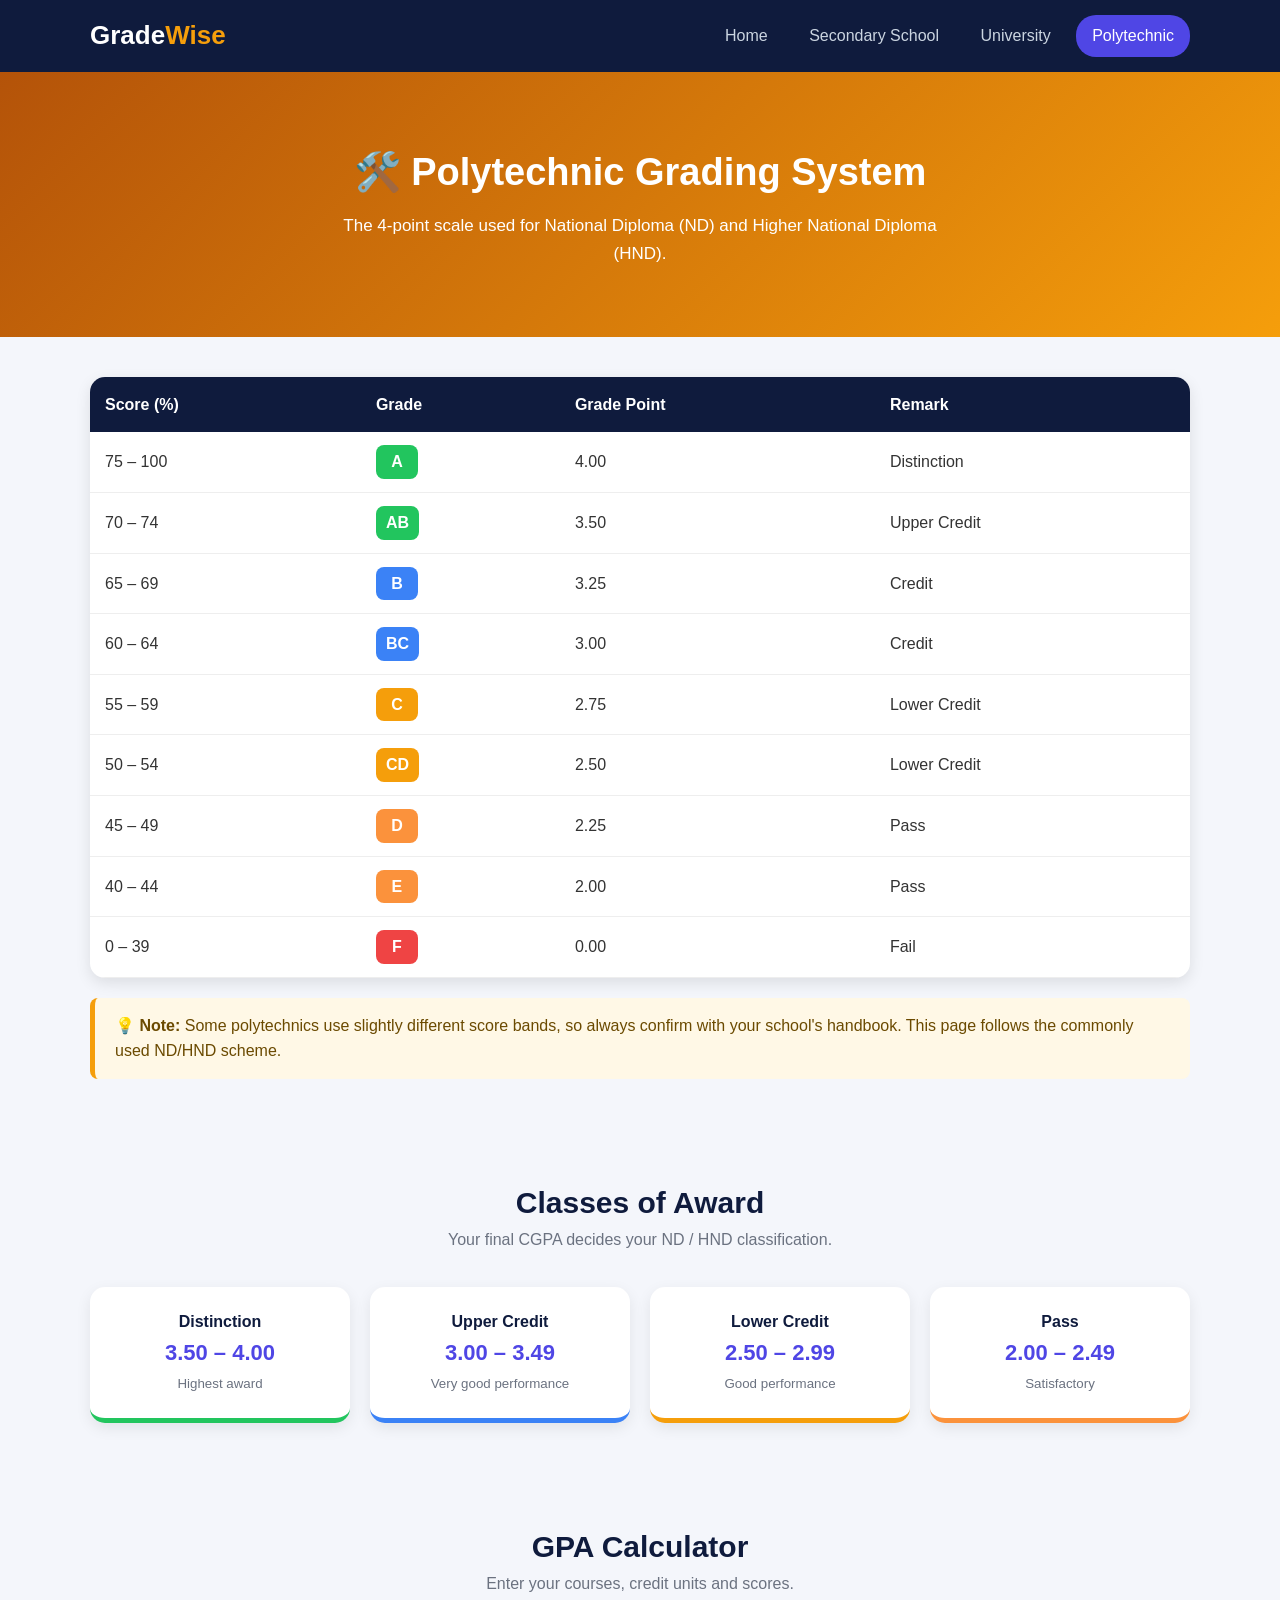
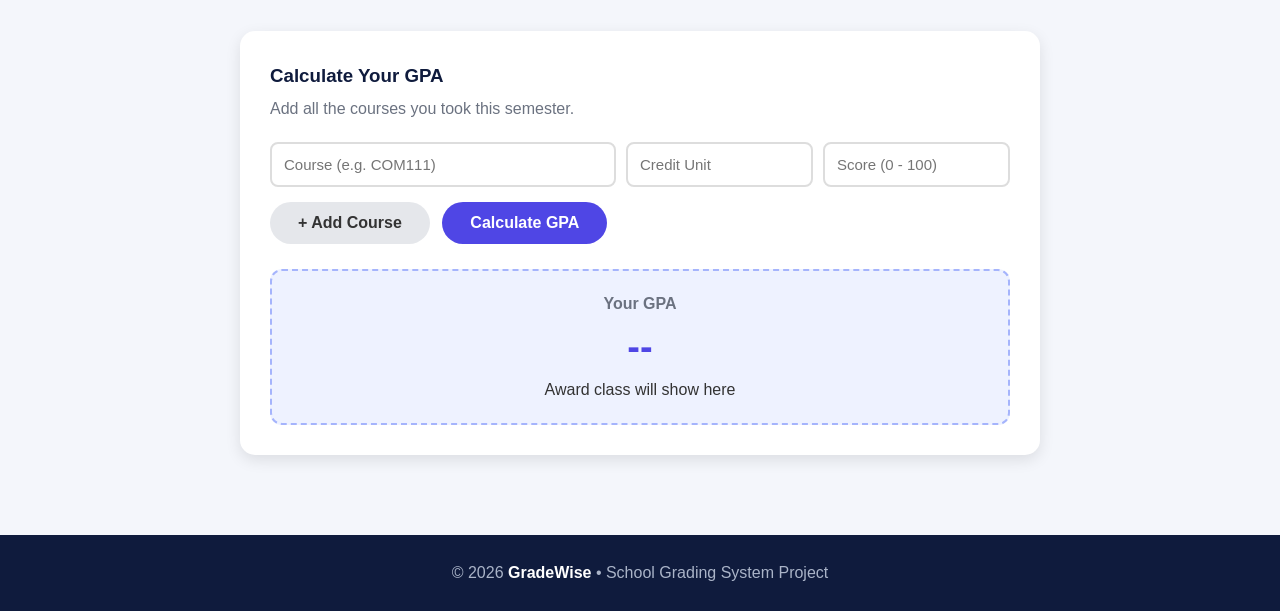
==== polytechnic.html @ 5961f871 "gradewise" ====
<!DOCTYPE html>
<html lang="en">
<head>
  <meta charset="UTF-8">
  <meta name="viewport" content="width=device-width, initial-scale=1.0">
  <title>Polytechnic Grading | GradeWise</title>
  <link rel="stylesheet" href="style.css">
</head>
<body>

  <header class="navbar">
    <div class="container nav-inner">
      <a href="index.html" class="logo">Grade<span>Wise</span></a>
      <nav class="nav-links">
        <a href="index.html">Home</a>
        <a href="secondary.html">Secondary School</a>
        <a href="university.html">University</a>
        <a href="polytechnic.html" class="active">Polytechnic</a>
      </nav>
    </div>
  </header>

  <div class="page-header header-poly">
    <div class="container">
      <h1>🛠️ Polytechnic Grading System</h1>
      <p>The 4-point scale used for National Diploma (ND) and Higher National Diploma (HND).</p>
    </div>
  </div>

  <main class="container">

    <!-- GRADING TABLE -->
    <section class="first-section">
      <div class="table-wrap">
        <table>
          <thead>
            <tr>
              <th>Score (%)</th>
              <th>Grade</th>
              <th>Grade Point</th>
              <th>Remark</th>
            </tr>
          </thead>
          <tbody>
            <tr><td>75 – 100</td><td><span class="grade g-top">A</span></td><td>4.00</td><td>Distinction</td></tr>
            <tr><td>70 – 74</td><td><span class="grade g-top">AB</span></td><td>3.50</td><td>Upper Credit</td></tr>
            <tr><td>65 – 69</td><td><span class="grade g-good">B</span></td><td>3.25</td><td>Credit</td></tr>
            <tr><td>60 – 64</td><td><span class="grade g-good">BC</span></td><td>3.00</td><td>Credit</td></tr>
            <tr><td>55 – 59</td><td><span class="grade g-mid">C</span></td><td>2.75</td><td>Lower Credit</td></tr>
            <tr><td>50 – 54</td><td><span class="grade g-mid">CD</span></td><td>2.50</td><td>Lower Credit</td></tr>
            <tr><td>45 – 49</td><td><span class="grade g-low">D</span></td><td>2.25</td><td>Pass</td></tr>
            <tr><td>40 – 44</td><td><span class="grade g-low">E</span></td><td>2.00</td><td>Pass</td></tr>
            <tr><td>0 – 39</td><td><span class="grade g-fail">F</span></td><td>0.00</td><td>Fail</td></tr>
          </tbody>
        </table>
      </div>

      <div class="note">
        💡 <strong>Note:</strong> Some polytechnics use slightly different score bands, so always confirm with your
        school's handbook. This page follows the commonly used ND/HND scheme.
      </div>
    </section>

    <!-- AWARD CLASSES -->
    <section>
      <div class="section-title">
        <h2>Classes of Award</h2>
        <p>Your final CGPA decides your ND / HND classification.</p>
      </div>

      <div class="honours">
        <div class="honour honour-green">
          <h4>Distinction</h4>
          <div class="range">3.50 – 4.00</div>
          <small>Highest award</small>
        </div>
        <div class="honour honour-blue">
          <h4>Upper Credit</h4>
          <div class="range">3.00 – 3.49</div>
          <small>Very good performance</small>
        </div>
        <div class="honour honour-yellow">
          <h4>Lower Credit</h4>
          <div class="range">2.50 – 2.99</div>
          <small>Good performance</small>
        </div>
        <div class="honour honour-orange">
          <h4>Pass</h4>
          <div class="range">2.00 – 2.49</div>
          <small>Satisfactory</small>
        </div>
      </div>
    </section>

    <!-- CALCULATOR -->
    <section>
      <div class="section-title">
        <h2>GPA Calculator</h2>
        <p>Enter your courses, credit units and scores.</p>
      </div>

      <div class="calculator">
        <h3>Calculate Your GPA</h3>
        <p>Add all the courses you took this semester.</p>

        <form id="poly-form">
          <div id="poly-courses-container">
            <div class="course-row">
              <input type="text" class="course-name" placeholder="Course (e.g. COM111)">
              <input type="number" class="course-unit" placeholder="Credit Unit" min="1" max="6">
              <input type="number" class="course-score" placeholder="Score (0 - 100)" min="0" max="100">
            </div>
          </div>

          <div class="calc-actions">
            <button type="button" id="add-poly-course-btn" class="btn btn-light">+ Add Course</button>
            <button type="button" id="calculate-poly-gpa-btn" class="btn btn-dark">Calculate GPA</button>
          </div>
        </form>

        <div class="result-box" id="poly-result">
          <h4>Your GPA</h4>
          <div class="big" id="poly-gpa">--</div>
          <p id="poly-class">Award class will show here</p>
        </div>
      </div>
    </section>

  </main>

  <footer>
    <div class="container">
      <p>&copy; 2026 <strong>GradeWise</strong> &bull; School Grading System Project</p>
    </div>
  </footer>

</body>
</html>
---- style.css ----
/* =====================================
   GradeWise - simple stylesheet
   ===================================== */

/* ---------- General settings ---------- */
* {
  margin: 0;
  padding: 0;
  box-sizing: border-box;
}

body {
  font-family: Arial, sans-serif;
  background-color: #f4f6fb;
  color: #333333;
  line-height: 1.6;
}

a {
  text-decoration: none;
}

ul {
  list-style: none;
}

/* keeps the content in the middle of the page */
.container {
  width: 90%;
  max-width: 1100px;
  margin: 0 auto;
}

/* ---------- Navbar ---------- */
.navbar {
  background-color: #0f1b3d;
  padding: 15px 0;
  position: sticky;
  top: 0;
  z-index: 100;
}

.nav-inner {
  display: flex;
  justify-content: space-between;
  align-items: center;
  flex-wrap: wrap;
}

.logo {
  font-size: 26px;
  font-weight: bold;
  color: white;
}

.logo span {
  color: #f59e0b;
}

.nav-links a {
  color: #cbd5e1;
  padding: 8px 16px;
  border-radius: 20px;
  margin-left: 5px;
  display: inline-block;
}

.nav-links a:hover {
  background-color: #2a3a6b;
  color: white;
}

.nav-links a.active {
  background-color: #4f46e5;
  color: white;
}

/* ---------- Welcome page (hero) ---------- */
.hero {
  background: linear-gradient(135deg, #0f1b3d, #4f46e5, #7c3aed);
  color: white;
  text-align: center;
  padding: 100px 0;
}

.badge {
  display: inline-block;
  background-color: rgba(255, 255, 255, 0.2);
  padding: 6px 18px;
  border-radius: 20px;
  font-size: 14px;
  margin-bottom: 20px;
}

.hero h1 {
  font-size: 48px;
  margin-bottom: 15px;
}

.hero h1 span {
  color: #f59e0b;
}

.hero p {
  max-width: 600px;
  margin: 0 auto 30px auto;
  font-size: 18px;
  color: #e0e7ff;
}

/* ---------- Buttons ---------- */
.btn {
  display: inline-block;
  padding: 12px 28px;
  border-radius: 25px;
  font-weight: bold;
  font-size: 16px;
  border: none;
  cursor: pointer;
}

.btn:hover {
  opacity: 0.85;
}

.btn-primary {
  background-color: #f59e0b;
  color: #222222;
}

.btn-outline {
  border: 2px solid white;
  color: white;
  margin-left: 10px;
}

.btn-outline:hover {
  background-color: white;
  color: #0f1b3d;
  opacity: 1;
}

.btn-dark {
  background-color: #4f46e5;
  color: white;
}

.btn-light {
  background-color: #e5e7eb;
  color: #333333;
  margin-right: 8px;
}

/* ---------- Inner page header ---------- */
.page-header {
  color: white;
  text-align: center;
  padding: 70px 0;
}

.page-header h1 {
  font-size: 38px;
  margin-bottom: 10px;
}

.page-header p {
  max-width: 600px;
  margin: 0 auto;
  font-size: 17px;
}

.header-secondary {
  background: linear-gradient(135deg, #0d9488, #14b8a6);
}

.header-university {
  background: linear-gradient(135deg, #1e3a8a, #6d28d9);
}

.header-poly {
  background: linear-gradient(135deg, #b45309, #f59e0b);
}

/* ---------- Sections ---------- */
section {
  padding: 50px 0;
}

.section-title {
  text-align: center;
  margin-bottom: 35px;
}

.section-title h2 {
  font-size: 30px;
  color: #0f1b3d;
}

.section-title p {
  color: #6b7280;
}

/* ---------- Cards (welcome page) ---------- */
.cards {
  display: flex;
  flex-wrap: wrap;
  gap: 25px;
  padding-top: 50px;
}

.card {
  flex: 1 1 280px;
  background-color: white;
  padding: 30px 25px;
  border-radius: 15px;
  text-align: center;
  border-top: 6px solid #4f46e5;
  box-shadow: 0 5px 15px rgba(0, 0, 0, 0.1);
}

.card:hover {
  box-shadow: 0 10px 25px rgba(0, 0, 0, 0.2);
}

.card .icon {
  font-size: 48px;
  margin-bottom: 10px;
}

.card h3 {
  color: #0f1b3d;
  margin-bottom: 10px;
}

.card p {
  color: #6b7280;
  margin-bottom: 20px;
}

.c-secondary {
  border-top-color: #14b8a6;
}

.c-university {
  border-top-color: #4f46e5;
}

.c-poly {
  border-top-color: #f59e0b;
}

/* ---------- Feature boxes ---------- */
.features {
  display: flex;
  flex-wrap: wrap;
  gap: 20px;
}

.feature {
  flex: 1 1 220px;
  background-color: white;
  padding: 25px;
  border-radius: 15px;
  text-align: center;
  box-shadow: 0 5px 15px rgba(0, 0, 0, 0.08);
}

.feature .icon {
  font-size: 36px;
}

.feature h4 {
  margin: 8px 0 4px 0;
  color: #0f1b3d;
}

.feature p {
  font-size: 14px;
  color: #6b7280;
}

/* ---------- Grading tables ---------- */
.first-section {
  padding-top: 40px;
}

.table-wrap {
  background-color: white;
  border-radius: 15px;
  box-shadow: 0 5px 15px rgba(0, 0, 0, 0.1);
  overflow-x: auto;
}

table {
  width: 100%;
  border-collapse: collapse;
}

th {
  background-color: #0f1b3d;
  color: white;
  padding: 15px;
  text-align: left;
}

td {
  padding: 13px 15px;
  border-bottom: 1px solid #eeeeee;
}

tr:hover td {
  background-color: #eef2ff;
}

/* the small coloured grade labels */
.grade {
  display: inline-block;
  min-width: 42px;
  text-align: center;
  padding: 4px 10px;
  border-radius: 8px;
  font-weight: bold;
  color: white;
}

.g-top {
  background-color: #22c55e;
}

.g-good {
  background-color: #3b82f6;
}

.g-mid {
  background-color: #f59e0b;
}

.g-low {
  background-color: #fb923c;
}

.g-fail {
  background-color: #ef4444;
}

/* ---------- Degree / award class boxes ---------- */
.honours {
  display: flex;
  flex-wrap: wrap;
  gap: 20px;
}

.honour {
  flex: 1 1 180px;
  background-color: white;
  padding: 22px 15px;
  border-radius: 15px;
  text-align: center;
  border-bottom: 5px solid #4f46e5;
  box-shadow: 0 5px 15px rgba(0, 0, 0, 0.08);
}

.honour h4 {
  color: #0f1b3d;
}

.honour .range {
  font-size: 22px;
  font-weight: bold;
  color: #4f46e5;
}

.honour small {
  color: #6b7280;
}

/* colours for the polytechnic award boxes */
.honour-green {
  border-bottom-color: #22c55e;
}

.honour-blue {
  border-bottom-color: #3b82f6;
}

.honour-yellow {
  border-bottom-color: #f59e0b;
}

.honour-orange {
  border-bottom-color: #fb923c;
}

/* ---------- Note box ---------- */
.note {
  background-color: #fff8e6;
  border-left: 5px solid #f59e0b;
  padding: 15px 20px;
  border-radius: 8px;
  margin-top: 20px;
  color: #6b4a00;
}

/* ---------- Calculator (for your JS) ---------- */
.calculator {
  background-color: white;
  border-radius: 15px;
  box-shadow: 0 5px 15px rgba(0, 0, 0, 0.1);
  padding: 30px;
  max-width: 800px;
  margin: 0 auto;
}

.calculator h3 {
  color: #0f1b3d;
  margin-bottom: 5px;
}

.calculator > p {
  color: #6b7280;
  margin-bottom: 20px;
}

.course-row {
  display: flex;
  gap: 10px;
  margin-bottom: 10px;
}

/* the first box (course name) is wider */
.course-row input:first-child {
  flex: 2;
}

.course-row input {
  flex: 1;
}

input {
  width: 100%;
  padding: 12px;
  border: 2px solid #dddddd;
  border-radius: 8px;
  font-size: 15px;
}

input:focus {
  outline: none;
  border-color: #4f46e5;
}

.calc-actions {
  margin-top: 15px;
}

.result-box {
  margin-top: 25px;
  padding: 20px;
  border-radius: 12px;
  background-color: #eef2ff;
  text-align: center;
  border: 2px dashed #a5b4fc;
}

.result-box h4 {
  color: #6b7280;
}

.result-box .big {
  font-size: 38px;
  font-weight: bold;
  color: #4f46e5;
}

/* ---------- Footer ---------- */
footer {
  background-color: #0f1b3d;
  color: #aab4c8;
  text-align: center;
  padding: 25px 0;
  margin-top: 30px;
}

footer strong {
  color: white;
}

/* ---------- Small screens (phones) ---------- */
@media (max-width: 600px) {
  .nav-inner {
    justify-content: center;
  }

  .nav-links {
    margin-top: 10px;
    text-align: center;
  }

  .hero h1 {
    font-size: 32px;
  }

  .btn-outline {
    margin: 10px 0 0 0;
  }

  .course-row {
    flex-direction: column;
  }
}
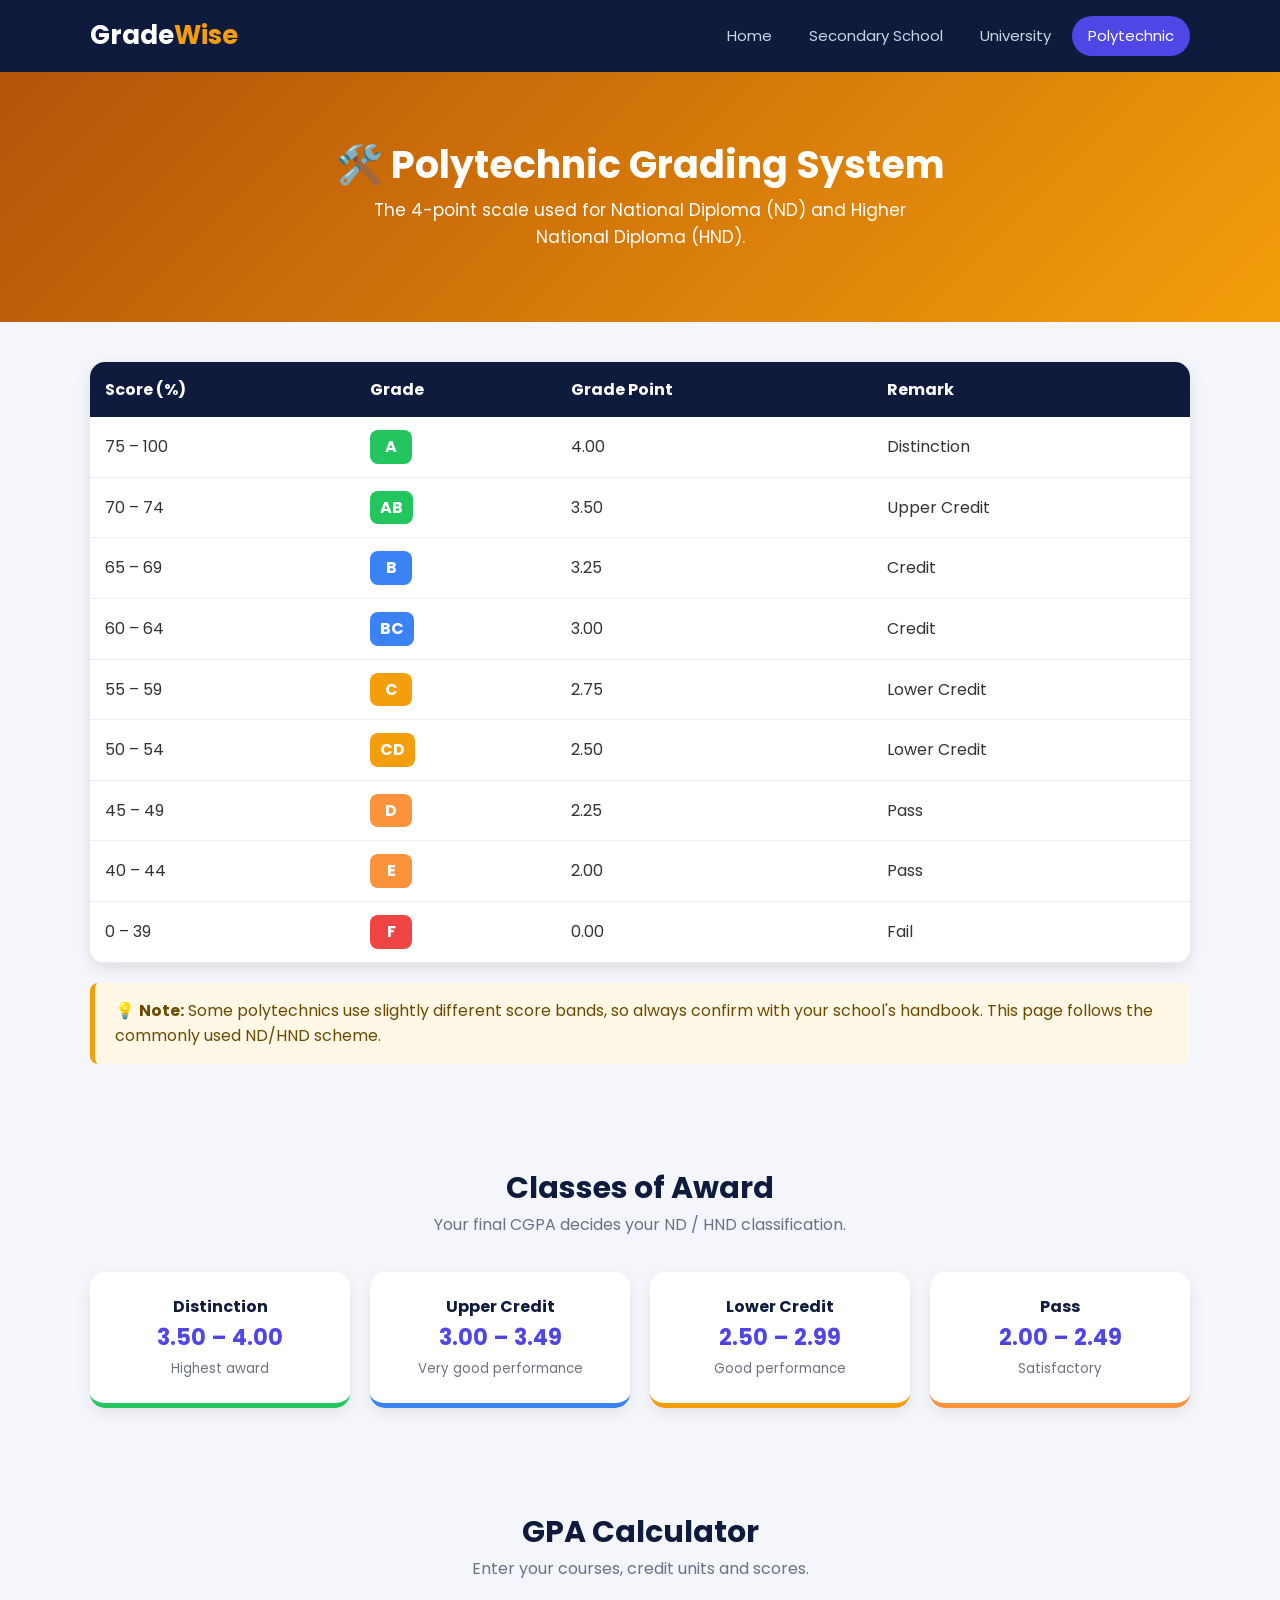
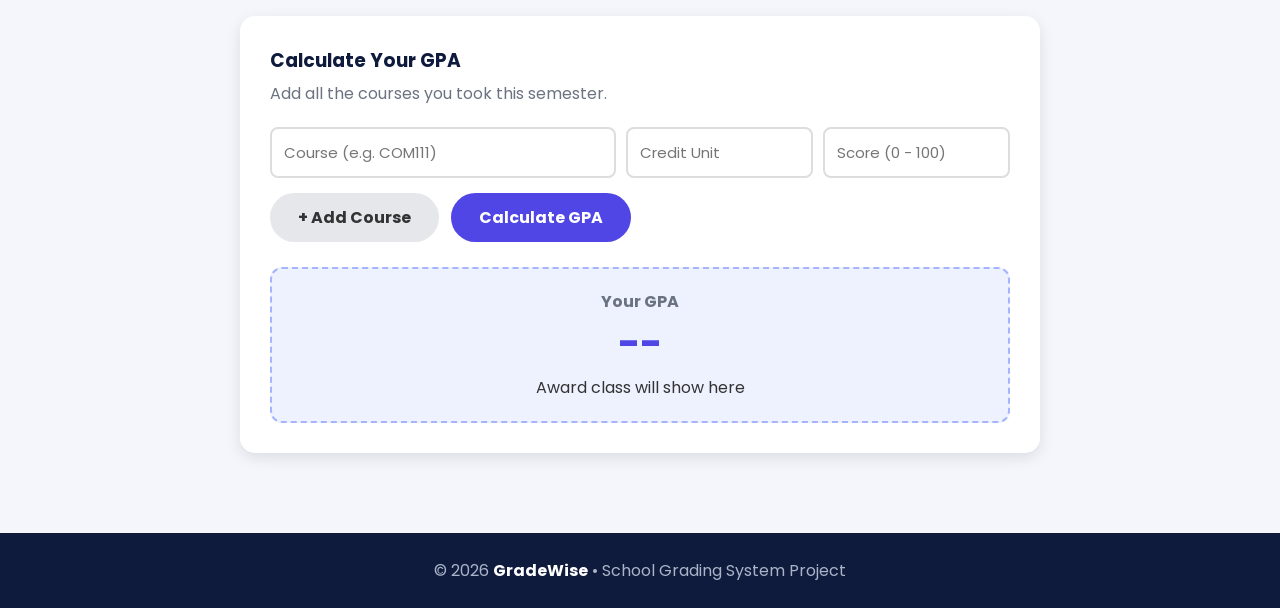
==== commit cf76f577: "Git add" ====
--- a/polytechnic.html
+++ b/polytechnic.html
@@ -4,6 +4,7 @@
   <meta charset="UTF-8">
   <meta name="viewport" content="width=device-width, initial-scale=1.0">
   <title>Polytechnic Grading | GradeWise</title>
+  <link href="https://fonts.googleapis.com/css2?family=Poppins:wght@400;600;700&display=swap" rel="stylesheet">
   <link rel="stylesheet" href="style.css">
 </head>
 <body>
--- a/style.css
+++ b/style.css
@@ -1,5 +1,6 @@
 /* =====================================
    GradeWise - simple stylesheet
+   Font: Poppins (backup: Arial)
    ===================================== */
 
 /* ---------- General settings ---------- */
@@ -10,10 +11,16 @@
 }
 
 body {
-  font-family: Arial, sans-serif;
+  font-family: Poppins, Arial, sans-serif;
   background-color: #f4f6fb;
   color: #333333;
   line-height: 1.6;
+}
+
+/* makes buttons and inputs use the same font as the page */
+button,
+input {
+  font-family: Poppins, Arial, sans-serif;
 }
 
 a {
@@ -57,12 +64,18 @@
   color: #f59e0b;
 }
 
+.nav-links {
+  display: flex;
+  flex-wrap: wrap;
+  gap: 5px;
+}
+
 .nav-links a {
   color: #cbd5e1;
   padding: 8px 16px;
   border-radius: 20px;
-  margin-left: 5px;
   display: inline-block;
+  font-size: 15px;
 }
 
 .nav-links a:hover {
@@ -94,6 +107,7 @@
 
 .hero h1 {
   font-size: 48px;
+  line-height: 1.2;
   margin-bottom: 15px;
 }
 
@@ -160,6 +174,7 @@
 
 .page-header h1 {
   font-size: 38px;
+  line-height: 1.2;
   margin-bottom: 10px;
 }
 
@@ -284,6 +299,7 @@
   padding-top: 40px;
 }
 
+/* lets the table slide left and right on small screens */
 .table-wrap {
   background-color: white;
   border-radius: 15px;
@@ -434,6 +450,7 @@
 
 .course-row input {
   flex: 1;
+  min-width: 0;
 }
 
 input {
@@ -485,26 +502,178 @@
   color: white;
 }
 
-/* ---------- Small screens (phones) ---------- */
-@media (max-width: 600px) {
+/* =====================================
+   RESPONSIVE (tablets and phones)
+   ===================================== */
+
+/* ---------- Tablets (900px and below) ---------- */
+@media (max-width: 900px) {
+  .hero {
+    padding: 80px 0;
+  }
+
+  .hero h1 {
+    font-size: 40px;
+  }
+
+  .page-header {
+    padding: 55px 0;
+  }
+
+  .page-header h1 {
+    font-size: 32px;
+  }
+
+  section {
+    padding: 40px 0;
+  }
+
+  .section-title h2 {
+    font-size: 26px;
+  }
+}
+
+/* ---------- Big phones (650px and below) ---------- */
+@media (max-width: 650px) {
+  /* navbar: logo on top, links under it */
+  .navbar {
+    position: static;
+  }
+
   .nav-inner {
+    flex-direction: column;
+    gap: 12px;
+  }
+
+  .nav-links {
     justify-content: center;
   }
 
-  .nav-links {
-    margin-top: 10px;
-    text-align: center;
+  .nav-links a {
+    padding: 7px 13px;
+    font-size: 14px;
+  }
+
+  /* welcome page */
+  .hero {
+    padding: 60px 0;
   }
 
   .hero h1 {
     font-size: 32px;
   }
 
-  .btn-outline {
-    margin: 10px 0 0 0;
+  .hero p {
+    font-size: 16px;
+  }
+
+  /* buttons sit one under the other */
+  .hero .btn {
+    display: block;
+    max-width: 280px;
+    margin: 0 auto 12px auto;
+  }
+
+  .hero .btn-outline {
+    margin: 0 auto;
+  }
+
+  /* inner page header */
+  .page-header {
+    padding: 45px 0;
+  }
+
+  .page-header h1 {
+    font-size: 26px;
+  }
+
+  .page-header p {
+    font-size: 15px;
+  }
+
+  /* cards take the full width */
+  .cards {
+    padding-top: 35px;
+    gap: 20px;
+  }
+
+  .card {
+    flex: 1 1 100%;
+  }
+
+  /* two award boxes in one row */
+  .honours {
+    gap: 12px;
+  }
+
+  .honour {
+    flex: 1 1 140px;
+    padding: 18px 10px;
+  }
+
+  .honour .range {
+    font-size: 18px;
+  }
+
+  /* smaller table so it fits better */
+  th,
+  td {
+    padding: 10px;
+    font-size: 14px;
+  }
+
+  .grade {
+    min-width: 36px;
+    padding: 3px 8px;
+  }
+
+  /* calculator */
+  .calculator {
+    padding: 20px;
   }
 
   .course-row {
     flex-direction: column;
-  }
-}
+    gap: 8px;
+    margin-bottom: 15px;
+  }
+
+  .calc-actions .btn {
+    display: block;
+    width: 100%;
+    margin: 0 0 10px 0;
+  }
+
+  .result-box .big {
+    font-size: 30px;
+  }
+}
+
+/* ---------- Small phones (400px and below) ---------- */
+@media (max-width: 400px) {
+  .logo {
+    font-size: 22px;
+  }
+
+  .hero h1 {
+    font-size: 27px;
+  }
+
+  .page-header h1 {
+    font-size: 23px;
+  }
+
+  .section-title h2 {
+    font-size: 22px;
+  }
+
+  .honour {
+    flex: 1 1 100%;
+  }
+
+  th,
+  td {
+    padding: 8px;
+    font-size: 13px;
+  }
+}
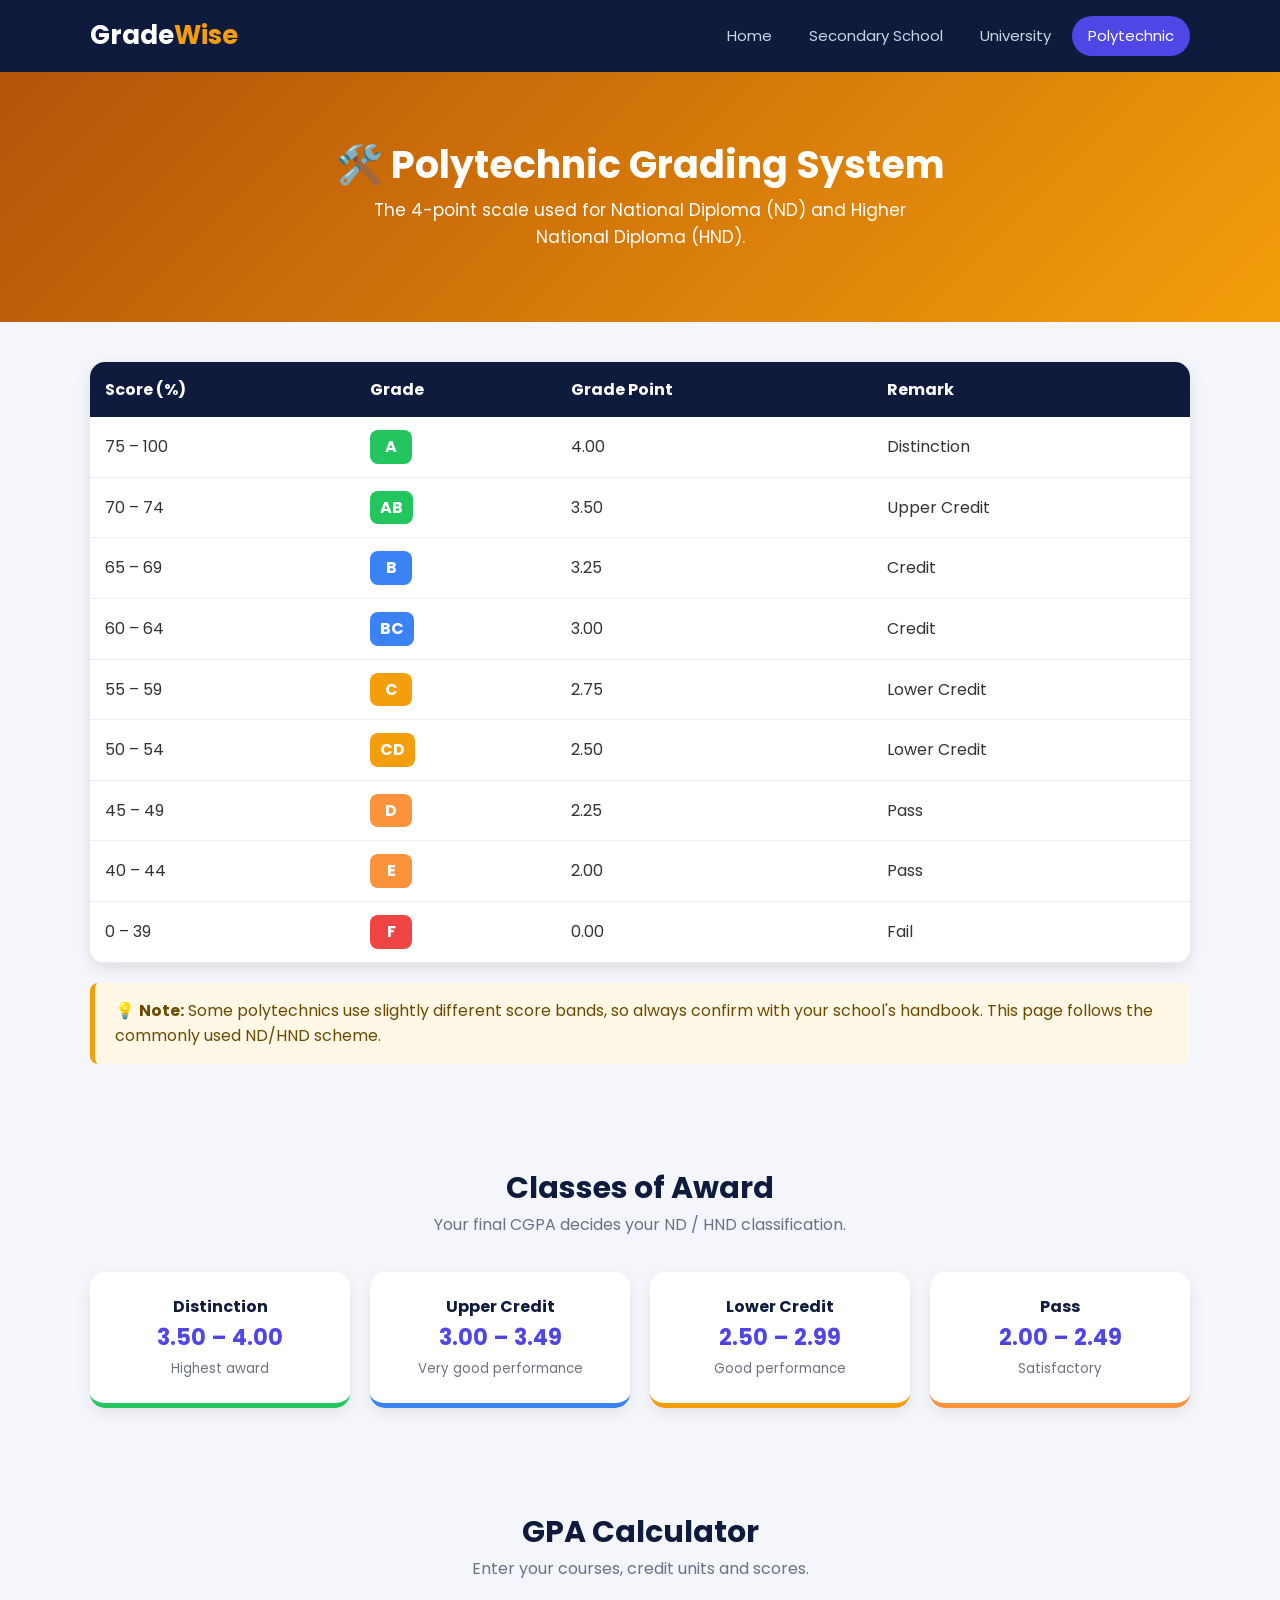
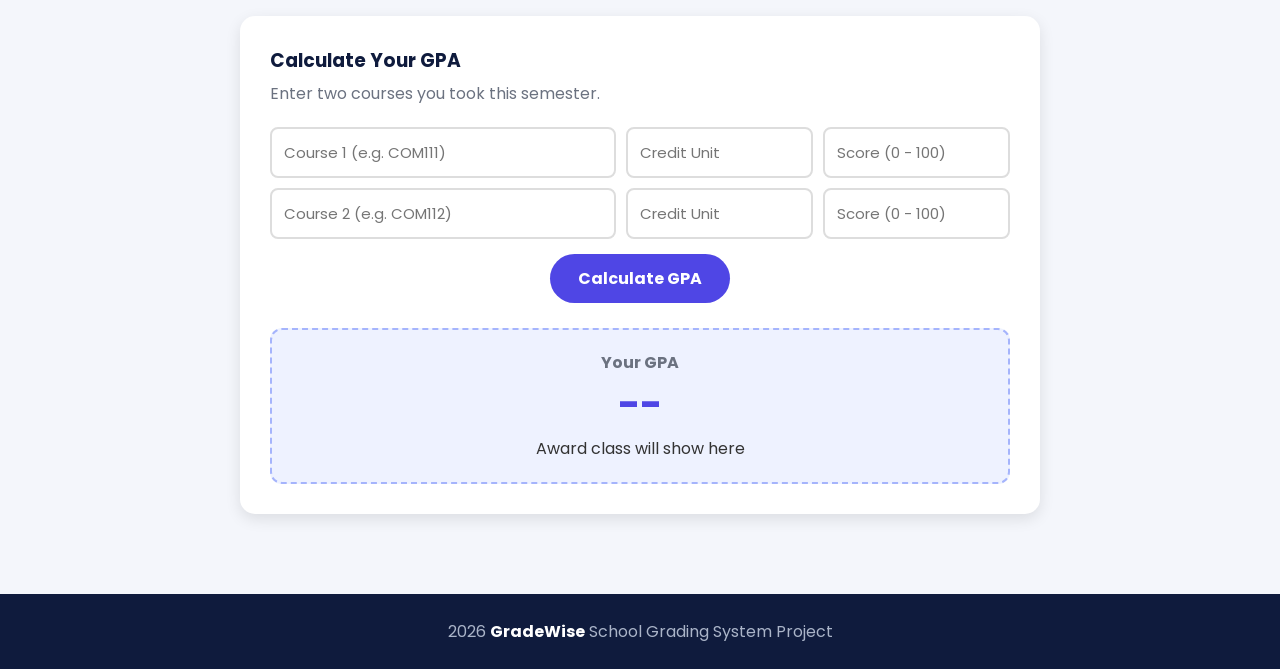
==== commit 3e95823c: "This is the complete version of Secondary" ====
--- a/polytechnic.html
+++ b/polytechnic.html
@@ -94,44 +94,54 @@
     </section>
 
     <!-- CALCULATOR -->
-    <section>
-      <div class="section-title">
+    <!-- CALCULATOR -->
+<section>
+    <div class="section-title">
         <h2>GPA Calculator</h2>
         <p>Enter your courses, credit units and scores.</p>
-      </div>
+    </div>
 
-      <div class="calculator">
+    <div class="calculator">
         <h3>Calculate Your GPA</h3>
-        <p>Add all the courses you took this semester.</p>
+        <p>Enter two courses you took this semester.</p>
 
         <form id="poly-form">
-          <div id="poly-courses-container">
-            <div class="course-row">
-              <input type="text" class="course-name" placeholder="Course (e.g. COM111)">
-              <input type="number" class="course-unit" placeholder="Credit Unit" min="1" max="6">
-              <input type="number" class="course-score" placeholder="Score (0 - 100)" min="0" max="100">
+            <div id="poly-courses-container">
+
+                <div class="course-row">
+                    <input type="text" id="course-name-1" placeholder="Course 1 (e.g. COM111)">
+                    <input type="number" id="course-unit-1" placeholder="Credit Unit" min="1" max="6">
+                    <input type="number" id="course-score-1" placeholder="Score (0 - 100)" min="0" max="100">
+                </div>
+
+                <div class="course-row">
+                    <input type="text" id="course-name-2" placeholder="Course 2 (e.g. COM112)">
+                    <input type="number" id="course-unit-2" placeholder="Credit Unit" min="1" max="6">
+                    <input type="number" id="course-score-2" placeholder="Score (0 - 100)" min="0" max="100">
+                </div>
+
             </div>
-          </div>
 
-          <div class="calc-actions">
-            <button type="button" id="add-poly-course-btn" class="btn btn-light">+ Add Course</button>
-            <button type="button" id="calculate-poly-gpa-btn" class="btn btn-dark">Calculate GPA</button>
-          </div>
+            <div class="calc-actions">
+                <button type="button" id="calculate-poly-gpa-btn" class="btn btn-dark">
+                    Calculate GPA
+                </button>
+            </div>
         </form>
 
         <div class="result-box" id="poly-result">
-          <h4>Your GPA</h4>
-          <div class="big" id="poly-gpa">--</div>
-          <p id="poly-class">Award class will show here</p>
+            <h4>Your GPA</h4>
+            <div class="big" id="poly-gpa">--</div>
+            <p id="poly-class">Award class will show here</p>
         </div>
-      </div>
-    </section>
+    </div>
+</section>
 
   </main>
 
   <footer>
     <div class="container">
-      <p>&copy; 2026 <strong>GradeWise</strong> &bull; School Grading System Project</p>
+      <p>2026 <strong>GradeWise</strong> School Grading System Project</p>
     </div>
   </footer>
 
--- a/style.css
+++ b/style.css
@@ -1,8 +1,3 @@
-/* =====================================
-   GradeWise - simple stylesheet
-   Font: Poppins (backup: Arial)
-   ===================================== */
-
 /* ---------- General settings ---------- */
 * {
   margin: 0;
@@ -468,6 +463,8 @@
 
 .calc-actions {
   margin-top: 15px;
+  display: flex;
+  justify-content: center;
 }
 
 .result-box {
@@ -502,9 +499,13 @@
   color: white;
 }
 
-/* =====================================
-   RESPONSIVE (tablets and phones)
-   ===================================== */
+#secondary-result {
+  display: none;
+}
+
+#secondary-result-text {
+  white-space: pre-line;
+}
 
 /* ---------- Tablets (900px and below) ---------- */
 @media (max-width: 900px) {
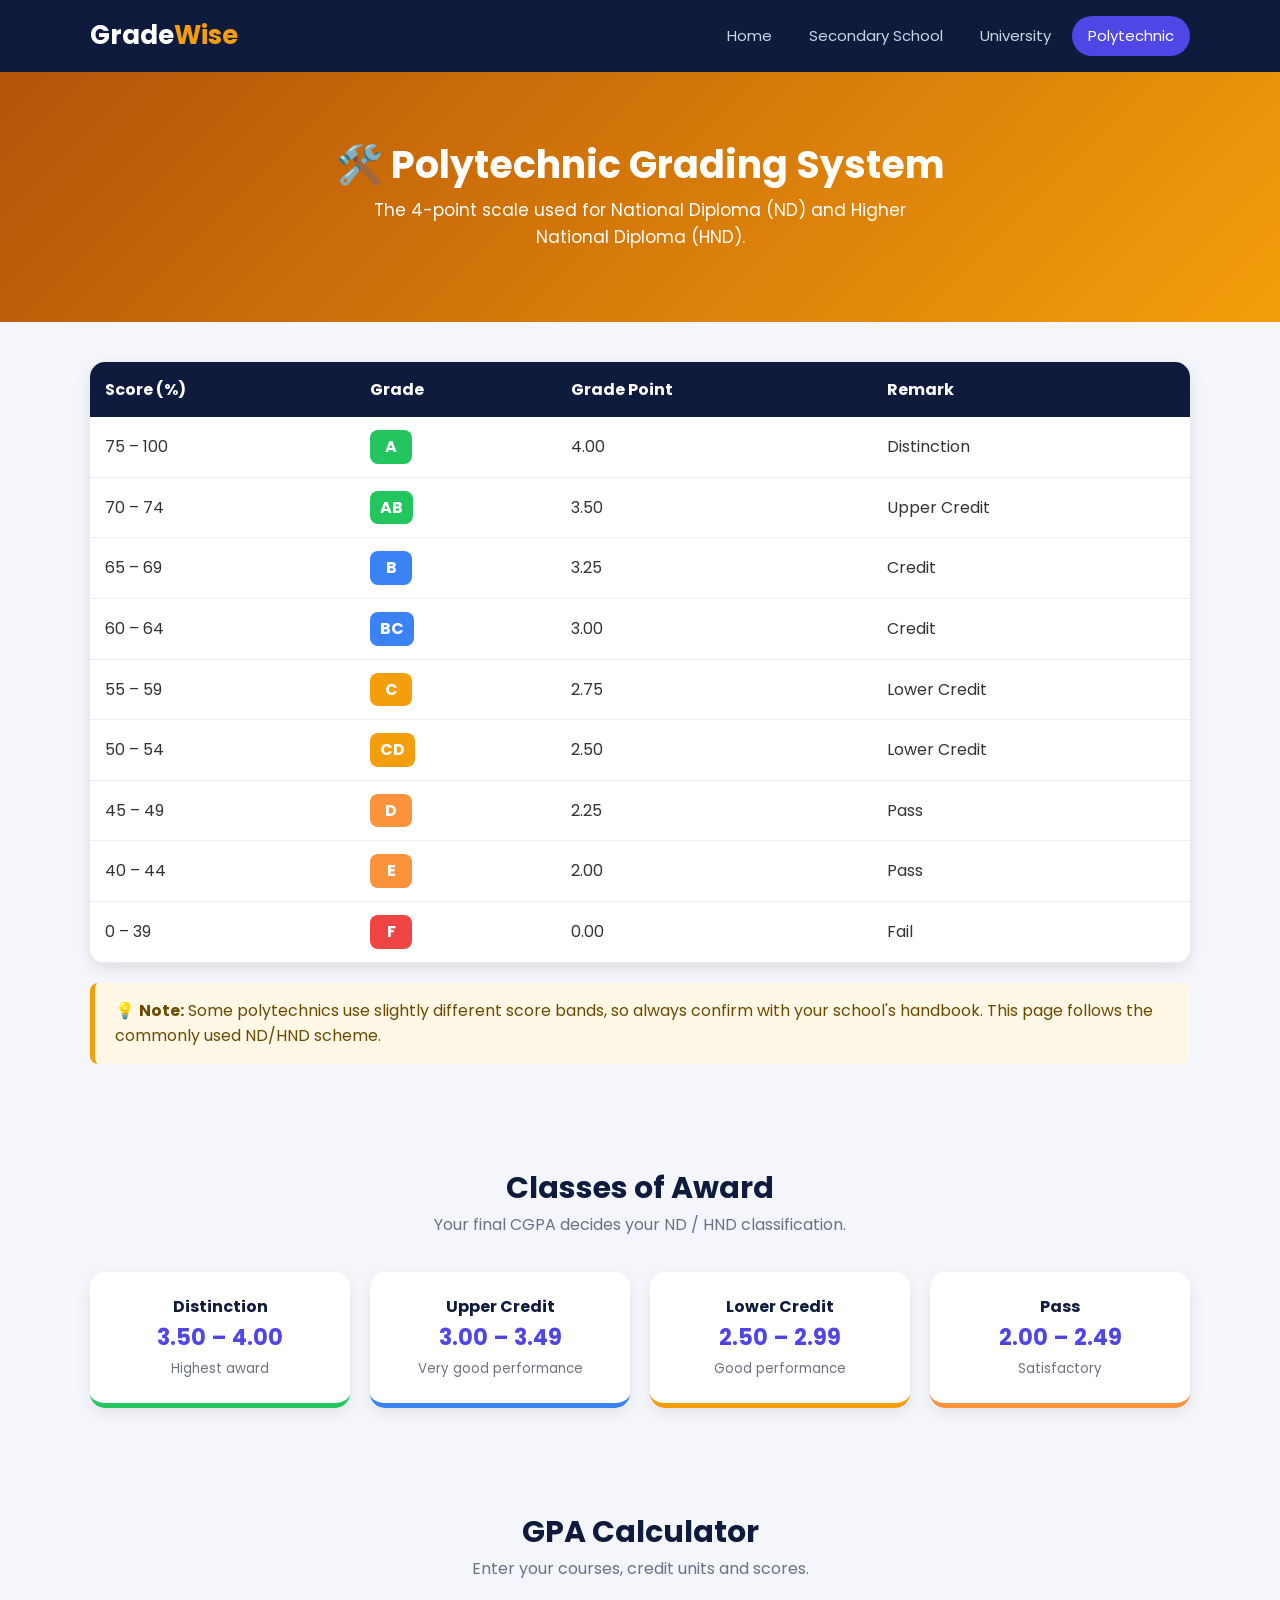
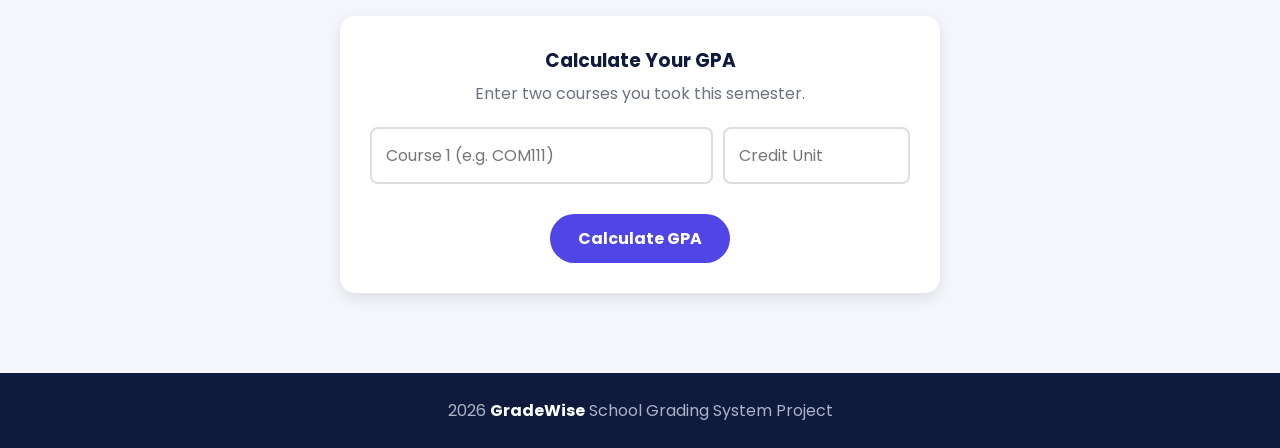
==== commit 22c382df: "I am done with this" ====
--- a/polytechnic.html
+++ b/polytechnic.html
@@ -109,15 +109,8 @@
             <div id="poly-courses-container">
 
                 <div class="course-row">
-                    <input type="text" id="course-name-1" placeholder="Course 1 (e.g. COM111)">
-                    <input type="number" id="course-unit-1" placeholder="Credit Unit" min="1" max="6">
-                    <input type="number" id="course-score-1" placeholder="Score (0 - 100)" min="0" max="100">
-                </div>
-
-                <div class="course-row">
-                    <input type="text" id="course-name-2" placeholder="Course 2 (e.g. COM112)">
-                    <input type="number" id="course-unit-2" placeholder="Credit Unit" min="1" max="6">
-                    <input type="number" id="course-score-2" placeholder="Score (0 - 100)" min="0" max="100">
+                    <input type="text" id="course-name" placeholder="Course 1 (e.g. COM111)">
+                    <input type="number" id="course-unit" placeholder="Credit Unit" min="1" max="6">
                 </div>
 
             </div>
@@ -132,7 +125,6 @@
         <div class="result-box" id="poly-result">
             <h4>Your GPA</h4>
             <div class="big" id="poly-gpa">--</div>
-            <p id="poly-class">Award class will show here</p>
         </div>
     </div>
 </section>
@@ -145,5 +137,6 @@
     </div>
   </footer>
 
+  <script src="polytechnic.js"></script>
 </body>
 </html>
--- a/style.css
+++ b/style.css
@@ -1,680 +1,682 @@
+
 /* ---------- General settings ---------- */
 * {
-  margin: 0;
-  padding: 0;
-  box-sizing: border-box;
+    margin: 0;
+    padding: 0;
+    box-sizing: border-box;
 }
 
 body {
-  font-family: Poppins, Arial, sans-serif;
-  background-color: #f4f6fb;
-  color: #333333;
-  line-height: 1.6;
-}
-
-/* makes buttons and inputs use the same font as the page */
+    font-family: Poppins, Arial, sans-serif;
+    background-color: #f4f6fb;
+    color: #333;
+    line-height: 1.6;
+}
+
 button,
 input {
-  font-family: Poppins, Arial, sans-serif;
+    font-family: inherit;
 }
 
 a {
-  text-decoration: none;
-}
-
-ul {
-  list-style: none;
-}
-
-/* keeps the content in the middle of the page */
+    text-decoration: none;
+}
+
+/* ---------- Container ---------- */
 .container {
-  width: 90%;
-  max-width: 1100px;
-  margin: 0 auto;
+    width: 90%;
+    max-width: 1100px;
+    margin: 0 auto;
 }
 
 /* ---------- Navbar ---------- */
 .navbar {
-  background-color: #0f1b3d;
-  padding: 15px 0;
-  position: sticky;
-  top: 0;
-  z-index: 100;
+    background-color: #0f1b3d;
+    padding: 15px 0;
+    position: sticky;
+    top: 0;
+    z-index: 100;
 }
 
 .nav-inner {
-  display: flex;
-  justify-content: space-between;
-  align-items: center;
-  flex-wrap: wrap;
+    display: flex;
+    justify-content: space-between;
+    align-items: center;
+    flex-wrap: wrap;
 }
 
 .logo {
-  font-size: 26px;
-  font-weight: bold;
-  color: white;
+    font-size: 26px;
+    font-weight: bold;
+    color: white;
 }
 
 .logo span {
-  color: #f59e0b;
+    color: #f59e0b;
 }
 
 .nav-links {
-  display: flex;
-  flex-wrap: wrap;
-  gap: 5px;
+    display: flex;
+    flex-wrap: wrap;
+    gap: 5px;
 }
 
 .nav-links a {
-  color: #cbd5e1;
-  padding: 8px 16px;
-  border-radius: 20px;
-  display: inline-block;
-  font-size: 15px;
+    color: #cbd5e1;
+    padding: 8px 16px;
+    border-radius: 20px;
+    font-size: 15px;
 }
 
 .nav-links a:hover {
-  background-color: #2a3a6b;
-  color: white;
+    background-color: #2a3a6b;
+    color: white;
 }
 
 .nav-links a.active {
-  background-color: #4f46e5;
-  color: white;
-}
-
-/* ---------- Welcome page (hero) ---------- */
+    background-color: #4f46e5;
+    color: white;
+}
+
+/* ---------- Hero section ---------- */
 .hero {
-  background: linear-gradient(135deg, #0f1b3d, #4f46e5, #7c3aed);
-  color: white;
-  text-align: center;
-  padding: 100px 0;
+    background: linear-gradient(135deg, #0f1b3d, #4f46e5, #7c3aed);
+    color: white;
+    text-align: center;
+    padding: 100px 0;
 }
 
 .badge {
-  display: inline-block;
-  background-color: rgba(255, 255, 255, 0.2);
-  padding: 6px 18px;
-  border-radius: 20px;
-  font-size: 14px;
-  margin-bottom: 20px;
+    display: inline-block;
+    background-color: rgba(255,255,255,0.2);
+    padding: 6px 18px;
+    border-radius: 20px;
+    font-size: 14px;
+    margin-bottom: 20px;
 }
 
 .hero h1 {
-  font-size: 48px;
-  line-height: 1.2;
-  margin-bottom: 15px;
+    font-size: 48px;
+    line-height: 1.2;
+    margin-bottom: 15px;
 }
 
 .hero h1 span {
-  color: #f59e0b;
+    color: #f59e0b;
 }
 
 .hero p {
-  max-width: 600px;
-  margin: 0 auto 30px auto;
-  font-size: 18px;
-  color: #e0e7ff;
+    max-width: 600px;
+    margin: 0 auto 30px;
+    font-size: 18px;
+    color: #e0e7ff;
 }
 
 /* ---------- Buttons ---------- */
 .btn {
-  display: inline-block;
-  padding: 12px 28px;
-  border-radius: 25px;
-  font-weight: bold;
-  font-size: 16px;
-  border: none;
-  cursor: pointer;
-}
-
-.btn:hover {
-  opacity: 0.85;
+    display: inline-block;
+    padding: 12px 28px;
+    border-radius: 25px;
+    font-weight: bold;
+    font-size: 16px;
+    border: none;
+    cursor: pointer;
+}
+
+.btn:hover,
+#calculate-gpa-btn:hover {
+    opacity: 0.85;
 }
 
 .btn-primary {
-  background-color: #f59e0b;
-  color: #222222;
+    background-color: #f59e0b;
+    color: #222;
 }
 
 .btn-outline {
-  border: 2px solid white;
-  color: white;
-  margin-left: 10px;
+    border: 2px solid white;
+    color: white;
+    margin-left: 10px;
 }
 
 .btn-outline:hover {
-  background-color: white;
-  color: #0f1b3d;
-  opacity: 1;
+    background-color: white;
+    color: #0f1b3d;
+    opacity: 1;
 }
 
 .btn-dark {
-  background-color: #4f46e5;
-  color: white;
+    background-color: #4f46e5;
+    color: white;
 }
 
 .btn-light {
-  background-color: #e5e7eb;
-  color: #333333;
-  margin-right: 8px;
+    background-color: #e5e7eb;
+    color: #333;
+    margin-right: 8px;
 }
 
 /* ---------- Inner page header ---------- */
 .page-header {
-  color: white;
-  text-align: center;
-  padding: 70px 0;
+    color: white;
+    text-align: center;
+    padding: 70px 0;
 }
 
 .page-header h1 {
-  font-size: 38px;
-  line-height: 1.2;
-  margin-bottom: 10px;
+    font-size: 38px;
+    line-height: 1.2;
+    margin-bottom: 10px;
 }
 
 .page-header p {
-  max-width: 600px;
-  margin: 0 auto;
-  font-size: 17px;
+    max-width: 600px;
+    margin: 0 auto;
+    font-size: 17px;
 }
 
 .header-secondary {
-  background: linear-gradient(135deg, #0d9488, #14b8a6);
+    background: linear-gradient(135deg, #0d9488, #14b8a6);
 }
 
 .header-university {
-  background: linear-gradient(135deg, #1e3a8a, #6d28d9);
+    background: linear-gradient(135deg, #1e3a8a, #6d28d9);
 }
 
 .header-poly {
-  background: linear-gradient(135deg, #b45309, #f59e0b);
+    background: linear-gradient(135deg, #b45309, #f59e0b);
 }
 
 /* ---------- Sections ---------- */
 section {
-  padding: 50px 0;
+    padding: 50px 0;
+}
+
+.first-section {
+    padding-top: 40px;
 }
 
 .section-title {
-  text-align: center;
-  margin-bottom: 35px;
+    text-align: center;
+    margin-bottom: 35px;
 }
 
 .section-title h2 {
-  font-size: 30px;
-  color: #0f1b3d;
+    font-size: 30px;
+    color: #0f1b3d;
 }
 
 .section-title p {
-  color: #6b7280;
-}
-
-/* ---------- Cards (welcome page) ---------- */
+    color: #6b7280;
+}
+
+/* ---------- Cards ---------- */
 .cards {
-  display: flex;
-  flex-wrap: wrap;
-  gap: 25px;
-  padding-top: 50px;
+    display: flex;
+    flex-wrap: wrap;
+    gap: 25px;
+    padding-top: 50px;
 }
 
 .card {
-  flex: 1 1 280px;
-  background-color: white;
-  padding: 30px 25px;
-  border-radius: 15px;
-  text-align: center;
-  border-top: 6px solid #4f46e5;
-  box-shadow: 0 5px 15px rgba(0, 0, 0, 0.1);
+    flex: 1 1 280px;
+    background-color: white;
+    padding: 30px 25px;
+    border-radius: 15px;
+    text-align: center;
+    border-top: 6px solid #4f46e5;
+    box-shadow: 0 5px 15px rgba(0,0,0,0.1);
 }
 
 .card:hover {
-  box-shadow: 0 10px 25px rgba(0, 0, 0, 0.2);
+    box-shadow: 0 10px 25px rgba(0,0,0,0.2);
 }
 
 .card .icon {
-  font-size: 48px;
-  margin-bottom: 10px;
+    font-size: 48px;
+    margin-bottom: 10px;
 }
 
 .card h3 {
-  color: #0f1b3d;
-  margin-bottom: 10px;
+    color: #0f1b3d;
+    margin-bottom: 10px;
 }
 
 .card p {
-  color: #6b7280;
-  margin-bottom: 20px;
+    color: #6b7280;
+    margin-bottom: 20px;
 }
 
 .c-secondary {
-  border-top-color: #14b8a6;
+    border-top-color: #14b8a6;
 }
 
 .c-university {
-  border-top-color: #4f46e5;
+    border-top-color: #4f46e5;
 }
 
 .c-poly {
-  border-top-color: #f59e0b;
+    border-top-color: #f59e0b;
 }
 
 /* ---------- Feature boxes ---------- */
 .features {
-  display: flex;
-  flex-wrap: wrap;
-  gap: 20px;
+    display: flex;
+    flex-wrap: wrap;
+    gap: 20px;
 }
 
 .feature {
-  flex: 1 1 220px;
-  background-color: white;
-  padding: 25px;
-  border-radius: 15px;
-  text-align: center;
-  box-shadow: 0 5px 15px rgba(0, 0, 0, 0.08);
+    flex: 1 1 220px;
+    background-color: white;
+    padding: 25px;
+    border-radius: 15px;
+    text-align: center;
+    box-shadow: 0 5px 15px rgba(0,0,0,0.08);
 }
 
 .feature .icon {
-  font-size: 36px;
+    font-size: 36px;
 }
 
 .feature h4 {
-  margin: 8px 0 4px 0;
-  color: #0f1b3d;
+    margin: 8px 0 4px;
+    color: #0f1b3d;
 }
 
 .feature p {
-  font-size: 14px;
-  color: #6b7280;
+    font-size: 14px;
+    color: #6b7280;
 }
 
 /* ---------- Grading tables ---------- */
-.first-section {
-  padding-top: 40px;
-}
-
-/* lets the table slide left and right on small screens */
 .table-wrap {
-  background-color: white;
-  border-radius: 15px;
-  box-shadow: 0 5px 15px rgba(0, 0, 0, 0.1);
-  overflow-x: auto;
+    background-color: white;
+    border-radius: 15px;
+    box-shadow: 0 5px 15px rgba(0,0,0,0.1);
+    overflow-x: auto;
 }
 
 table {
-  width: 100%;
-  border-collapse: collapse;
+    width: 100%;
+    border-collapse: collapse;
 }
 
 th {
-  background-color: #0f1b3d;
-  color: white;
-  padding: 15px;
-  text-align: left;
+    background-color: #0f1b3d;
+    color: white;
+    padding: 15px;
+    text-align: left;
 }
 
 td {
-  padding: 13px 15px;
-  border-bottom: 1px solid #eeeeee;
+    padding: 13px 15px;
+    border-bottom: 1px solid #eee;
 }
 
 tr:hover td {
-  background-color: #eef2ff;
-}
-
-/* the small coloured grade labels */
+    background-color: #eef2ff;
+}
+
 .grade {
-  display: inline-block;
-  min-width: 42px;
-  text-align: center;
-  padding: 4px 10px;
-  border-radius: 8px;
-  font-weight: bold;
-  color: white;
+    display: inline-block;
+    min-width: 42px;
+    text-align: center;
+    padding: 4px 10px;
+    border-radius: 8px;
+    font-weight: bold;
+    color: white;
 }
 
 .g-top {
-  background-color: #22c55e;
+    background-color: #22c55e;
 }
 
 .g-good {
-  background-color: #3b82f6;
+    background-color: #3b82f6;
 }
 
 .g-mid {
-  background-color: #f59e0b;
+    background-color: #f59e0b;
 }
 
 .g-low {
-  background-color: #fb923c;
+    background-color: #fb923c;
 }
 
 .g-fail {
-  background-color: #ef4444;
-}
-
-/* ---------- Degree / award class boxes ---------- */
+    background-color: #ef4444;
+}
+
+/* ---------- Degree and award classes ---------- */
 .honours {
-  display: flex;
-  flex-wrap: wrap;
-  gap: 20px;
+    display: flex;
+    flex-wrap: wrap;
+    gap: 20px;
 }
 
 .honour {
-  flex: 1 1 180px;
-  background-color: white;
-  padding: 22px 15px;
-  border-radius: 15px;
-  text-align: center;
-  border-bottom: 5px solid #4f46e5;
-  box-shadow: 0 5px 15px rgba(0, 0, 0, 0.08);
+    flex: 1 1 180px;
+    background-color: white;
+    padding: 22px 15px;
+    border-radius: 15px;
+    text-align: center;
+    border-bottom: 5px solid #4f46e5;
+    box-shadow: 0 5px 15px rgba(0,0,0,0.08);
 }
 
 .honour h4 {
-  color: #0f1b3d;
+    color: #0f1b3d;
 }
 
 .honour .range {
-  font-size: 22px;
-  font-weight: bold;
-  color: #4f46e5;
+    font-size: 22px;
+    font-weight: bold;
+    color: #4f46e5;
 }
 
 .honour small {
-  color: #6b7280;
-}
-
-/* colours for the polytechnic award boxes */
+    color: #6b7280;
+}
+
 .honour-green {
-  border-bottom-color: #22c55e;
+    border-bottom-color: #22c55e;
 }
 
 .honour-blue {
-  border-bottom-color: #3b82f6;
+    border-bottom-color: #3b82f6;
 }
 
 .honour-yellow {
-  border-bottom-color: #f59e0b;
+    border-bottom-color: #f59e0b;
 }
 
 .honour-orange {
-  border-bottom-color: #fb923c;
+    border-bottom-color: #fb923c;
 }
 
 /* ---------- Note box ---------- */
 .note {
-  background-color: #fff8e6;
-  border-left: 5px solid #f59e0b;
-  padding: 15px 20px;
-  border-radius: 8px;
-  margin-top: 20px;
-  color: #6b4a00;
-}
-
-/* ---------- Calculator (for your JS) ---------- */
+    background-color: #fff8e6;
+    border-left: 5px solid #f59e0b;
+    padding: 15px 20px;
+    border-radius: 8px;
+    margin-top: 20px;
+    color: #6b4a00;
+}
+
+/* ---------- Calculator ---------- */
 .calculator {
-  background-color: white;
-  border-radius: 15px;
-  box-shadow: 0 5px 15px rgba(0, 0, 0, 0.1);
-  padding: 30px;
-  max-width: 800px;
-  margin: 0 auto;
+    background-color: white;
+    border-radius: 15px;
+    box-shadow: 0 5px 15px rgba(0,0,0,0.1);
+    padding: 30px;
+    max-width: 600px;
+    margin: 0 auto;
 }
 
 .calculator h3 {
-  color: #0f1b3d;
-  margin-bottom: 5px;
+    color: #0f1b3d;
+    margin-bottom: 5px;
+    text-align: center;
 }
 
 .calculator > p {
-  color: #6b7280;
-  margin-bottom: 20px;
-}
-
+    color: #6b7280;
+    margin-bottom: 20px;
+    text-align: center;
+}
+
+/* Calculator input */
+.calculator input {
+    width: 100%;
+    padding: 14px;
+    border: 2px solid #ddd;
+    border-radius: 8px;
+    font-size: 16px;
+    margin-bottom: 15px;
+}
+
+.calculator input:focus {
+    outline: none;
+    border-color: #4f46e5;
+}
+
+/* Calculator button */
+#calculate-gpa-btn {
+    width: 100%;
+    padding: 14px;
+    background-color: #4f46e5;
+    color: white;
+    border: none;
+    border-radius: 8px;
+    font-size: 16px;
+    font-weight: bold;
+    cursor: pointer;
+    transition: 0.3s;
+}
+
+/* Old course-row layout */
 .course-row {
-  display: flex;
-  gap: 10px;
-  margin-bottom: 10px;
-}
-
-/* the first box (course name) is wider */
+    display: flex;
+    gap: 10px;
+    margin-bottom: 10px;
+}
+
 .course-row input:first-child {
-  flex: 2;
+    flex: 2;
 }
 
 .course-row input {
-  flex: 1;
-  min-width: 0;
-}
-
-input {
-  width: 100%;
-  padding: 12px;
-  border: 2px solid #dddddd;
-  border-radius: 8px;
-  font-size: 15px;
-}
-
-input:focus {
-  outline: none;
-  border-color: #4f46e5;
+    flex: 1;
+    min-width: 0;
 }
 
 .calc-actions {
-  margin-top: 15px;
-  display: flex;
-  justify-content: center;
-}
-
+    margin-top: 15px;
+    display: flex;
+    justify-content: center;
+}
+
+/* Result area */
 .result-box {
-  margin-top: 25px;
-  padding: 20px;
-  border-radius: 12px;
-  background-color: #eef2ff;
-  text-align: center;
-  border: 2px dashed #a5b4fc;
+    margin-top: 25px;
+    padding: 20px;
+    border-radius: 12px;
+    background-color: #eef2ff;
+    text-align: center;
+    border: 2px dashed #a5b4fc;
 }
 
 .result-box h4 {
-  color: #6b7280;
+    color: #6b7280;
 }
 
 .result-box .big {
-  font-size: 38px;
-  font-weight: bold;
-  color: #4f46e5;
-}
+    font-size: 20px;
+    font-weight: bold;
+    color: #4f46e5;
+}
+
+#secondary-result,
+#university-result,
+#poly-result {
+    display: none;
+}
+
+#secondary-result-text {
+    white-space: pre-line;
+}
+
+
 
 /* ---------- Footer ---------- */
 footer {
-  background-color: #0f1b3d;
-  color: #aab4c8;
-  text-align: center;
-  padding: 25px 0;
-  margin-top: 30px;
+    background-color: #0f1b3d;
+    color: #aab4c8;
+    text-align: center;
+    padding: 25px 0;
+    margin-top: 30px;
 }
 
 footer strong {
-  color: white;
-}
-
-#secondary-result {
-  display: none;
-}
-
-#secondary-result-text {
-  white-space: pre-line;
-}
-
-/* ---------- Tablets (900px and below) ---------- */
+    color: white;
+}
+
+/* ---------- Tablets ---------- */
 @media (max-width: 900px) {
-  .hero {
-    padding: 80px 0;
-  }
-
-  .hero h1 {
-    font-size: 40px;
-  }
-
-  .page-header {
-    padding: 55px 0;
-  }
-
-  .page-header h1 {
-    font-size: 32px;
-  }
-
-  section {
-    padding: 40px 0;
-  }
-
-  .section-title h2 {
-    font-size: 26px;
-  }
-}
-
-/* ---------- Big phones (650px and below) ---------- */
+    .hero {
+        padding: 80px 0;
+    }
+
+    .hero h1 {
+        font-size: 40px;
+    }
+
+    .page-header {
+        padding: 55px 0;
+    }
+
+    .page-header h1 {
+        font-size: 32px;
+    }
+
+    section {
+        padding: 40px 0;
+    }
+
+    .section-title h2 {
+        font-size: 26px;
+    }
+}
+
+/* ---------- Phones ---------- */
 @media (max-width: 650px) {
-  /* navbar: logo on top, links under it */
-  .navbar {
-    position: static;
-  }
-
-  .nav-inner {
-    flex-direction: column;
-    gap: 12px;
-  }
-
-  .nav-links {
-    justify-content: center;
-  }
-
-  .nav-links a {
-    padding: 7px 13px;
-    font-size: 14px;
-  }
-
-  /* welcome page */
-  .hero {
-    padding: 60px 0;
-  }
-
-  .hero h1 {
-    font-size: 32px;
-  }
-
-  .hero p {
-    font-size: 16px;
-  }
-
-  /* buttons sit one under the other */
-  .hero .btn {
-    display: block;
-    max-width: 280px;
-    margin: 0 auto 12px auto;
-  }
-
-  .hero .btn-outline {
-    margin: 0 auto;
-  }
-
-  /* inner page header */
-  .page-header {
-    padding: 45px 0;
-  }
-
-  .page-header h1 {
-    font-size: 26px;
-  }
-
-  .page-header p {
-    font-size: 15px;
-  }
-
-  /* cards take the full width */
-  .cards {
-    padding-top: 35px;
-    gap: 20px;
-  }
-
-  .card {
-    flex: 1 1 100%;
-  }
-
-  /* two award boxes in one row */
-  .honours {
-    gap: 12px;
-  }
-
-  .honour {
-    flex: 1 1 140px;
-    padding: 18px 10px;
-  }
-
-  .honour .range {
-    font-size: 18px;
-  }
-
-  /* smaller table so it fits better */
-  th,
-  td {
-    padding: 10px;
-    font-size: 14px;
-  }
-
-  .grade {
-    min-width: 36px;
-    padding: 3px 8px;
-  }
-
-  /* calculator */
-  .calculator {
-    padding: 20px;
-  }
-
-  .course-row {
-    flex-direction: column;
-    gap: 8px;
-    margin-bottom: 15px;
-  }
-
-  .calc-actions .btn {
-    display: block;
-    width: 100%;
-    margin: 0 0 10px 0;
-  }
-
-  .result-box .big {
-    font-size: 30px;
-  }
-}
-
-/* ---------- Small phones (400px and below) ---------- */
+    .navbar {
+        position: static;
+    }
+
+    .nav-inner {
+        flex-direction: column;
+        gap: 12px;
+    }
+
+    .nav-links {
+        justify-content: center;
+    }
+
+    .nav-links a {
+        padding: 7px 13px;
+        font-size: 14px;
+    }
+
+    .hero {
+        padding: 60px 0;
+    }
+
+    .hero h1 {
+        font-size: 32px;
+    }
+
+    .hero p {
+        font-size: 16px;
+    }
+
+    .hero .btn {
+        display: block;
+        max-width: 280px;
+        margin: 0 auto 12px;
+    }
+
+    .hero .btn-outline {
+        margin: 0 auto;
+    }
+
+    .page-header {
+        padding: 45px 0;
+    }
+
+    .page-header h1 {
+        font-size: 26px;
+    }
+
+    .page-header p {
+        font-size: 15px;
+    }
+
+    .cards {
+        padding-top: 35px;
+        gap: 20px;
+    }
+
+    .card {
+        flex: 1 1 100%;
+    }
+
+    .honours {
+        gap: 12px;
+    }
+
+    .honour {
+        flex: 1 1 140px;
+        padding: 18px 10px;
+    }
+
+    .honour .range {
+        font-size: 18px;
+    }
+
+    th,
+    td {
+        padding: 10px;
+        font-size: 14px;
+    }
+
+    .grade {
+        min-width: 36px;
+        padding: 3px 8px;
+    }
+
+    .calculator {
+        padding: 20px;
+    }
+
+    .course-row {
+        flex-direction: column;
+        gap: 8px;
+        margin-bottom: 15px;
+    }
+
+    .result-box .big {
+        font-size: 28px;
+    }
+}
+
+/* ---------- Small phones ---------- */
 @media (max-width: 400px) {
-  .logo {
-    font-size: 22px;
-  }
-
-  .hero h1 {
-    font-size: 27px;
-  }
-
-  .page-header h1 {
-    font-size: 23px;
-  }
-
-  .section-title h2 {
-    font-size: 22px;
-  }
-
-  .honour {
-    flex: 1 1 100%;
-  }
-
-  th,
-  td {
-    padding: 8px;
-    font-size: 13px;
-  }
-}
+    .logo {
+        font-size: 22px;
+    }
+
+    .hero h1 {
+        font-size: 27px;
+    }
+
+    .page-header h1 {
+        font-size: 23px;
+    }
+
+    .section-title h2 {
+        font-size: 22px;
+    }
+
+    .honour {
+        flex: 1 1 100%;
+    }
+
+    th,
+    td {
+        padding: 8px;
+        font-size: 13px;
+    }
+}
